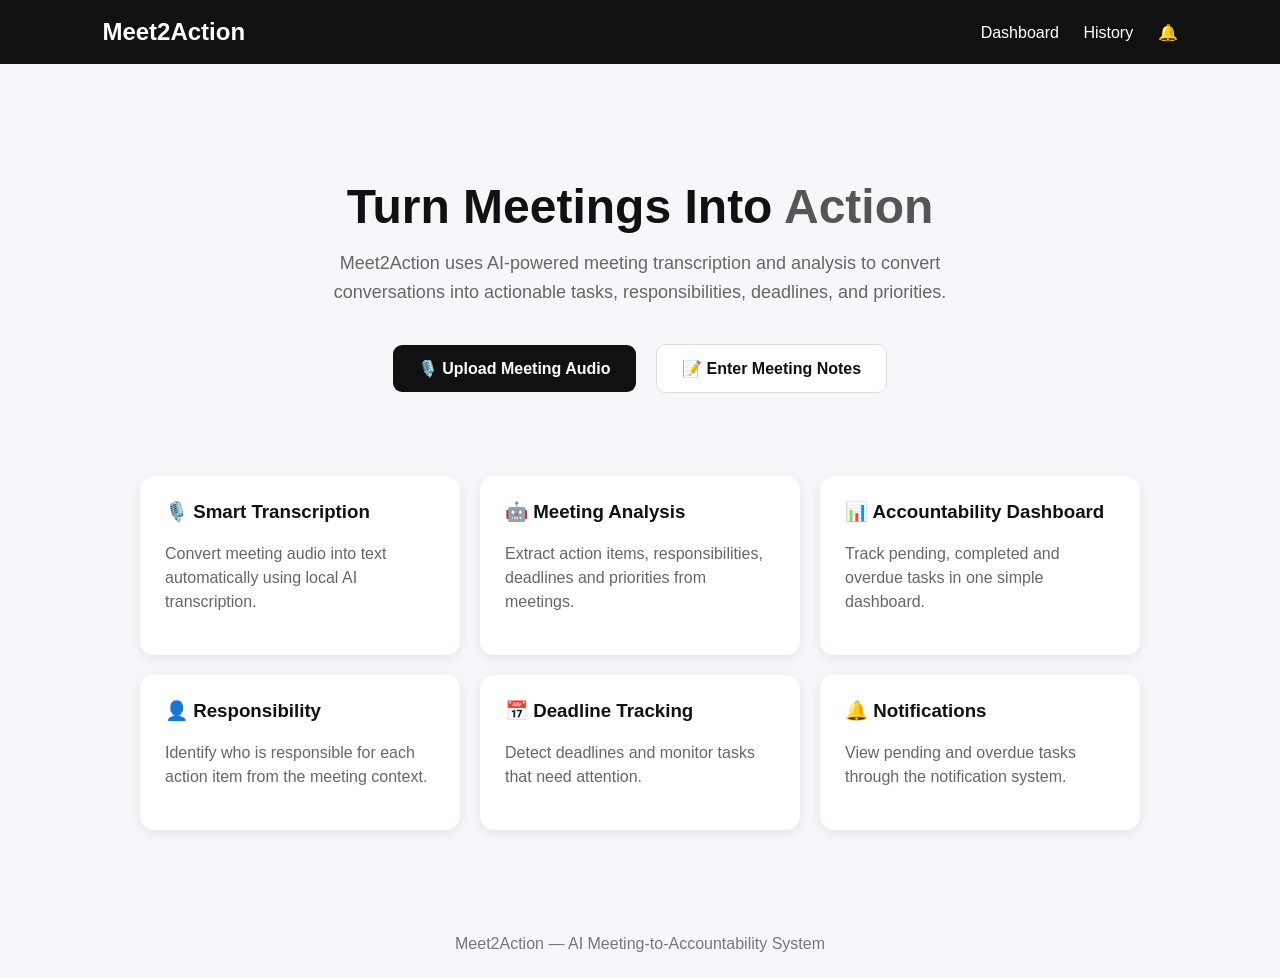
==== Backend/templates/index.html @ 7b0de9a3 "Initial Meet2actionAI Project" ====
<!DOCTYPE html>
<html>
<head>
    <title>Meet2Action - AI Meeting Accountability</title>

    <style>
        body {
            margin: 0;
            font-family: Arial, sans-serif;
            background: #f5f7fb;
            color: #111;
        }

        .navbar {
            background: #111;
            color: white;
            padding: 18px 8%;
            display: flex;
            justify-content: space-between;
            align-items: center;
        }

        .logo {
            font-size: 24px;
            font-weight: bold;
        }

        .nav a {
            color: white;
            text-decoration: none;
            margin-left: 20px;
        }

        .hero {
            text-align: center;
            padding: 75px 20px 55px;
        }

        .hero h1 {
            font-size: 48px;
            margin-bottom: 15px;
        }

        .hero span {
            color: #555;
        }

        .hero p {
            font-size: 18px;
            color: #666;
            max-width: 650px;
            margin: auto;
            line-height: 1.6;
        }

        .buttons {
            margin-top: 30px;
        }

        .btn {
            display: inline-block;
            padding: 14px 25px;
            margin: 8px;
            border-radius: 9px;
            text-decoration: none;
            font-weight: bold;
        }

        .primary {
            background: #111;
            color: white;
        }

        .secondary {
            background: white;
            color: #111;
            border: 1px solid #ddd;
        }

        .features {
            max-width: 1000px;
            margin: auto;
            padding: 20px;
            display: grid;
            grid-template-columns: repeat(3, 1fr);
            gap: 20px;
        }

        .card {
            background: white;
            padding: 25px;
            border-radius: 14px;
            box-shadow: 0 3px 12px rgba(0,0,0,0.08);
        }

        .card h3 {
            margin-top: 0;
        }

        .card p {
            color: #666;
            line-height: 1.5;
        }

        .footer {
            text-align: center;
            margin-top: 60px;
            padding: 25px;
            color: #777;
        }

        @media (max-width: 700px) {
            .features {
                grid-template-columns: 1fr;
            }

            .hero h1 {
                font-size: 36px;
            }

            .nav a {
                margin-left: 8px;
            }
        }
    </style>
</head>

<body>

    <div class="navbar">
        <div class="logo">Meet2Action</div>

        <div class="nav">
            <a href="/dashboard">Dashboard</a>
            <a href="/history">History</a>
            <a href="/notifications">🔔</a>
        </div>
    </div>


    <section class="hero">

        <h1>
            Turn Meetings Into <span>Action</span>
        </h1>

        <p>
            Meet2Action uses AI-powered meeting transcription
            and analysis to convert conversations into
            actionable tasks, responsibilities, deadlines,
            and priorities.
        </p>

        <div class="buttons">

            <a class="btn primary" href="/upload_audio">
                🎙️ Upload Meeting Audio
            </a>

            <a class="btn secondary" href="/meeting">
                📝 Enter Meeting Notes
            </a>

        </div>

    </section>


    <section class="features">

        <div class="card">
            <h3>🎙️ Smart Transcription</h3>
            <p>
                Convert meeting audio into text automatically
                using local AI transcription.
            </p>
        </div>

        <div class="card">
            <h3>🤖 Meeting Analysis</h3>
            <p>
                Extract action items, responsibilities,
                deadlines and priorities from meetings.
            </p>
        </div>

        <div class="card">
            <h3>📊 Accountability Dashboard</h3>
            <p>
                Track pending, completed and overdue tasks
                in one simple dashboard.
            </p>
        </div>

        <div class="card">
            <h3>👤 Responsibility</h3>
            <p>
                Identify who is responsible for each
                action item from the meeting context.
            </p>
        </div>

        <div class="card">
            <h3>📅 Deadline Tracking</h3>
            <p>
                Detect deadlines and monitor tasks
                that need attention.
            </p>
        </div>

        <div class="card">
            <h3>🔔 Notifications</h3>
            <p>
                View pending and overdue tasks through
                the notification system.
            </p>
        </div>

    </section>


    <div class="footer">
        Meet2Action — AI Meeting-to-Accountability System
    </div>

</body>
</html>
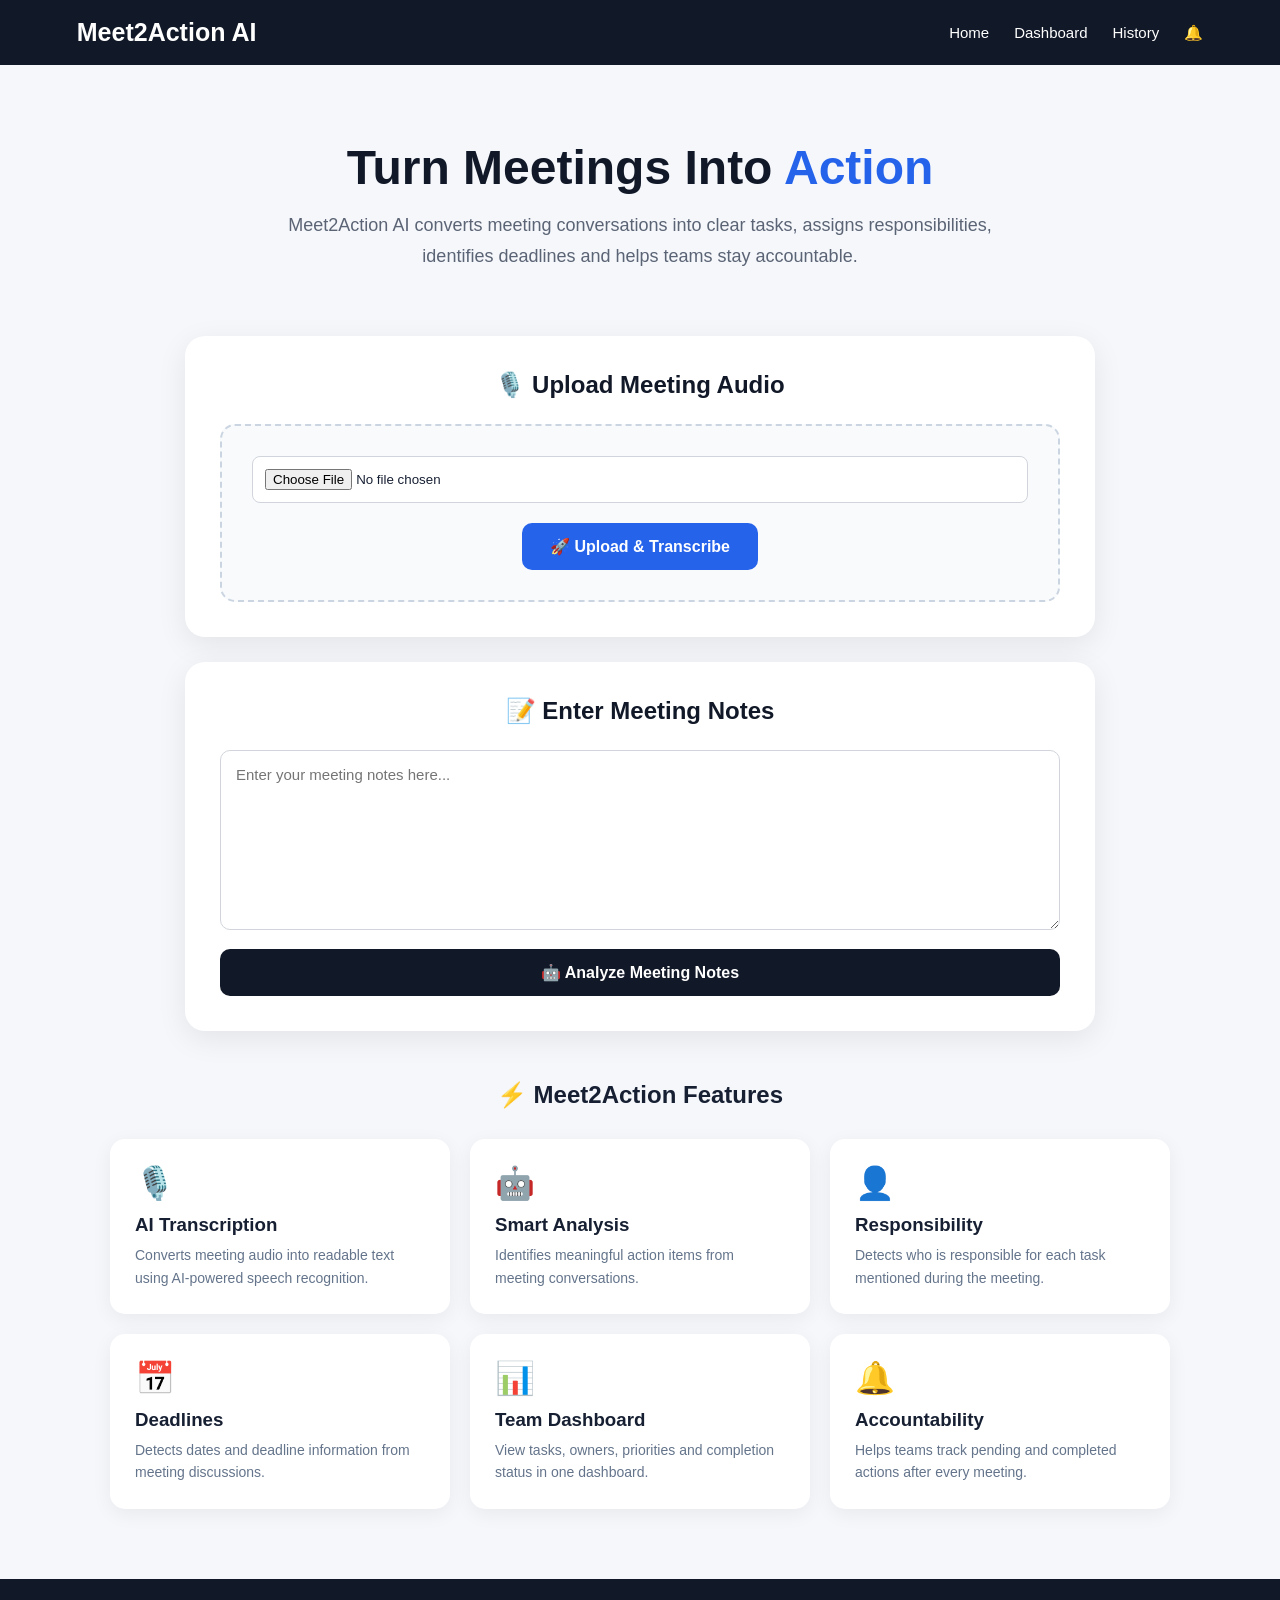
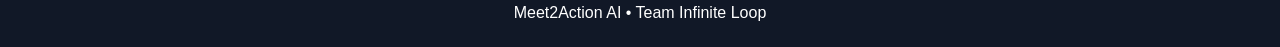
==== commit ec105238: "Final Meet2ActionAI working version" ====
--- a/Backend/templates/index.html
+++ b/Backend/templates/index.html
@@ -1,125 +1,236 @@
 <!DOCTYPE html>
-<html>
+<html lang="en">
 <head>
-    <title>Meet2Action - AI Meeting Accountability</title>
+    <meta charset="UTF-8">
+    <meta name="viewport" content="width=device-width, initial-scale=1.0">
+
+    <title>Meet2Action AI</title>
 
     <style>
+        * {
+            box-sizing: border-box;
+            margin: 0;
+            padding: 0;
+        }
+
         body {
-            margin: 0;
-            font-family: Arial, sans-serif;
+            font-family: Arial, Helvetica, sans-serif;
             background: #f5f7fb;
-            color: #111;
-        }
+            color: #172033;
+        }
+
+        /* NAVBAR */
 
         .navbar {
-            background: #111;
+            background: #111827;
             color: white;
-            padding: 18px 8%;
+            padding: 18px 6%;
             display: flex;
             justify-content: space-between;
             align-items: center;
         }
 
         .logo {
-            font-size: 24px;
+            font-size: 25px;
             font-weight: bold;
         }
 
-        .nav a {
+        .nav-links {
+            display: flex;
+            gap: 25px;
+        }
+
+        .nav-links a {
             color: white;
             text-decoration: none;
-            margin-left: 20px;
-        }
+            font-size: 15px;
+        }
+
+        .nav-links a:hover {
+            opacity: 0.75;
+        }
+
+        /* HERO */
 
         .hero {
             text-align: center;
-            padding: 75px 20px 55px;
+            padding: 75px 20px 45px;
         }
 
         .hero h1 {
             font-size: 48px;
             margin-bottom: 15px;
-        }
-
-        .hero span {
-            color: #555;
+            color: #111827;
+        }
+
+        .hero h1 span {
+            color: #2563eb;
         }
 
         .hero p {
+            max-width: 750px;
+            margin: auto;
             font-size: 18px;
-            color: #666;
-            max-width: 650px;
-            margin: auto;
-            line-height: 1.6;
-        }
-
-        .buttons {
-            margin-top: 30px;
-        }
-
-        .btn {
-            display: inline-block;
-            padding: 14px 25px;
-            margin: 8px;
-            border-radius: 9px;
-            text-decoration: none;
+            line-height: 1.7;
+            color: #5b6475;
+        }
+
+        /* ACTION AREA */
+
+        .action-area {
+            max-width: 950px;
+            margin: 20px auto 50px;
+            padding: 0 20px;
+        }
+
+        .action-card {
+            background: white;
+            border-radius: 20px;
+            padding: 35px;
+            box-shadow: 0 8px 30px rgba(0, 0, 0, 0.08);
+            margin-bottom: 25px;
+        }
+
+        .action-card h2 {
+            text-align: center;
+            margin-bottom: 25px;
+            color: #111827;
+        }
+
+        /* UPLOAD FORM */
+
+        .upload-form {
+            border: 2px dashed #cbd5e1;
+            border-radius: 15px;
+            padding: 30px;
+            text-align: center;
+            background: #f8fafc;
+        }
+
+        .upload-form input[type="file"] {
+            display: block;
+            width: 100%;
+            margin: 0 auto 20px;
+            padding: 12px;
+            border: 1px solid #d1d5db;
+            border-radius: 8px;
+            background: white;
+        }
+
+        .upload-btn {
+            border: none;
+            background: #2563eb;
+            color: white;
+            padding: 14px 28px;
+            border-radius: 10px;
+            font-size: 16px;
             font-weight: bold;
-        }
-
-        .primary {
-            background: #111;
+            cursor: pointer;
+        }
+
+        .upload-btn:hover {
+            background: #1d4ed8;
+        }
+
+        /* NOTES */
+
+        .notes-form textarea {
+            width: 100%;
+            min-height: 180px;
+            resize: vertical;
+            padding: 15px;
+            border: 1px solid #d1d5db;
+            border-radius: 10px;
+            font-size: 15px;
+            font-family: Arial, sans-serif;
+            margin-bottom: 15px;
+        }
+
+        .notes-btn {
+            width: 100%;
+            border: none;
+            background: #111827;
             color: white;
-        }
-
-        .secondary {
-            background: white;
-            color: #111;
-            border: 1px solid #ddd;
-        }
+            padding: 14px;
+            border-radius: 10px;
+            font-size: 16px;
+            font-weight: bold;
+            cursor: pointer;
+        }
+
+        .notes-btn:hover {
+            background: #1f2937;
+        }
+
+        /* FEATURES */
 
         .features {
-            max-width: 1000px;
-            margin: auto;
-            padding: 20px;
+            max-width: 1100px;
+            margin: 0 auto 70px;
+            padding: 0 20px;
+        }
+
+        .features h2 {
+            text-align: center;
+            margin-bottom: 30px;
+        }
+
+        .feature-grid {
             display: grid;
             grid-template-columns: repeat(3, 1fr);
             gap: 20px;
         }
 
-        .card {
+        .feature {
             background: white;
             padding: 25px;
-            border-radius: 14px;
-            box-shadow: 0 3px 12px rgba(0,0,0,0.08);
-        }
-
-        .card h3 {
-            margin-top: 0;
-        }
-
-        .card p {
-            color: #666;
-            line-height: 1.5;
-        }
-
-        .footer {
+            border-radius: 15px;
+            box-shadow: 0 5px 20px rgba(0, 0, 0, 0.06);
+        }
+
+        .feature-icon {
+            font-size: 32px;
+            margin-bottom: 12px;
+        }
+
+        .feature h3 {
+            margin-bottom: 8px;
+        }
+
+        .feature p {
+            color: #64748b;
+            line-height: 1.6;
+            font-size: 14px;
+        }
+
+        /* FOOTER */
+
+        footer {
+            background: #111827;
+            color: white;
             text-align: center;
-            margin-top: 60px;
             padding: 25px;
-            color: #777;
-        }
-
-        @media (max-width: 700px) {
-            .features {
-                grid-template-columns: 1fr;
-            }
+        }
+
+        /* MOBILE */
+
+        @media (max-width: 800px) {
 
             .hero h1 {
                 font-size: 36px;
             }
 
-            .nav a {
-                margin-left: 8px;
+            .feature-grid {
+                grid-template-columns: 1fr;
+            }
+
+            .navbar {
+                flex-direction: column;
+                gap: 15px;
+            }
+
+            .nav-links {
+                gap: 15px;
             }
         }
     </style>
@@ -127,16 +238,25 @@
 
 <body>
 
-    <div class="navbar">
-        <div class="logo">Meet2Action</div>
-
-        <div class="nav">
+    <!-- NAVBAR -->
+
+    <nav class="navbar">
+
+        <div class="logo">
+            Meet2Action AI
+        </div>
+
+        <div class="nav-links">
+            <a href="/">Home</a>
             <a href="/dashboard">Dashboard</a>
             <a href="/history">History</a>
             <a href="/notifications">🔔</a>
         </div>
-    </div>
-
+
+    </nav>
+
+
+    <!-- HERO -->
 
     <section class="hero">
 
@@ -145,83 +265,222 @@
         </h1>
 
         <p>
-            Meet2Action uses AI-powered meeting transcription
-            and analysis to convert conversations into
-            actionable tasks, responsibilities, deadlines,
-            and priorities.
+            Meet2Action AI converts meeting conversations into
+            clear tasks, assigns responsibilities, identifies
+            deadlines and helps teams stay accountable.
         </p>
 
-        <div class="buttons">
-
-            <a class="btn primary" href="/upload_audio">
+    </section>
+
+
+    <!-- ACTION AREA -->
+
+    <section class="action-area">
+
+        <!-- AUDIO UPLOAD -->
+
+        <div class="action-card">
+
+            <h2>
                 🎙️ Upload Meeting Audio
-            </a>
-
-            <a class="btn secondary" href="/meeting">
+            </h2>
+
+            <!-- IMPORTANT:
+                 This MUST be a POST form.
+                 Do NOT change it to href="/upload_audio".
+            -->
+
+            <form
+                class="upload-form"
+                action="/upload_audio"
+                method="POST"
+                enctype="multipart/form-data"
+            >
+
+                <input
+                    type="file"
+                    name="audio"
+                    accept="audio/*,video/*"
+                    required
+                >
+
+                <button
+                    type="submit"
+                    class="upload-btn"
+                >
+                    🚀 Upload & Transcribe
+                </button>
+
+            </form>
+
+        </div>
+
+
+        <!-- MEETING NOTES -->
+
+        <div class="action-card">
+
+            <h2>
                 📝 Enter Meeting Notes
-            </a>
+            </h2>
+
+            <form
+                class="notes-form"
+                action="/meeting"
+                method="POST"
+            >
+
+                <textarea
+                    name="notes"
+                    placeholder="Enter your meeting notes here..."
+                    required
+                ></textarea>
+
+                <button
+                    type="submit"
+                    class="notes-btn"
+                >
+                    🤖 Analyze Meeting Notes
+                </button>
+
+            </form>
 
         </div>
 
     </section>
 
 
+    <!-- FEATURES -->
+
     <section class="features">
 
-        <div class="card">
-            <h3>🎙️ Smart Transcription</h3>
-            <p>
-                Convert meeting audio into text automatically
-                using local AI transcription.
-            </p>
+        <h2>
+            ⚡ Meet2Action Features
+        </h2>
+
+        <div class="feature-grid">
+
+            <div class="feature">
+
+                <div class="feature-icon">
+                    🎙️
+                </div>
+
+                <h3>
+                    AI Transcription
+                </h3>
+
+                <p>
+                    Converts meeting audio into readable
+                    text using AI-powered speech recognition.
+                </p>
+
+            </div>
+
+
+            <div class="feature">
+
+                <div class="feature-icon">
+                    🤖
+                </div>
+
+                <h3>
+                    Smart Analysis
+                </h3>
+
+                <p>
+                    Identifies meaningful action items
+                    from meeting conversations.
+                </p>
+
+            </div>
+
+
+            <div class="feature">
+
+                <div class="feature-icon">
+                    👤
+                </div>
+
+                <h3>
+                    Responsibility
+                </h3>
+
+                <p>
+                    Detects who is responsible for each
+                    task mentioned during the meeting.
+                </p>
+
+            </div>
+
+
+            <div class="feature">
+
+                <div class="feature-icon">
+                    📅
+                </div>
+
+                <h3>
+                    Deadlines
+                </h3>
+
+                <p>
+                    Detects dates and deadline information
+                    from meeting discussions.
+                </p>
+
+            </div>
+
+
+            <div class="feature">
+
+                <div class="feature-icon">
+                    📊
+                </div>
+
+                <h3>
+                    Team Dashboard
+                </h3>
+
+                <p>
+                    View tasks, owners, priorities and
+                    completion status in one dashboard.
+                </p>
+
+            </div>
+
+
+            <div class="feature">
+
+                <div class="feature-icon">
+                    🔔
+                </div>
+
+                <h3>
+                    Accountability
+                </h3>
+
+                <p>
+                    Helps teams track pending and completed
+                    actions after every meeting.
+                </p>
+
+            </div>
+
         </div>
 
-        <div class="card">
-            <h3>🤖 Meeting Analysis</h3>
-            <p>
-                Extract action items, responsibilities,
-                deadlines and priorities from meetings.
-            </p>
-        </div>
-
-        <div class="card">
-            <h3>📊 Accountability Dashboard</h3>
-            <p>
-                Track pending, completed and overdue tasks
-                in one simple dashboard.
-            </p>
-        </div>
-
-        <div class="card">
-            <h3>👤 Responsibility</h3>
-            <p>
-                Identify who is responsible for each
-                action item from the meeting context.
-            </p>
-        </div>
-
-        <div class="card">
-            <h3>📅 Deadline Tracking</h3>
-            <p>
-                Detect deadlines and monitor tasks
-                that need attention.
-            </p>
-        </div>
-
-        <div class="card">
-            <h3>🔔 Notifications</h3>
-            <p>
-                View pending and overdue tasks through
-                the notification system.
-            </p>
-        </div>
-
     </section>
 
 
-    <div class="footer">
-        Meet2Action — AI Meeting-to-Accountability System
-    </div>
+    <!-- FOOTER -->
+
+    <footer>
+
+        <p>
+            Meet2Action AI • Team Infinite Loop
+        </p>
+
+    </footer>
 
 </body>
 </html>
